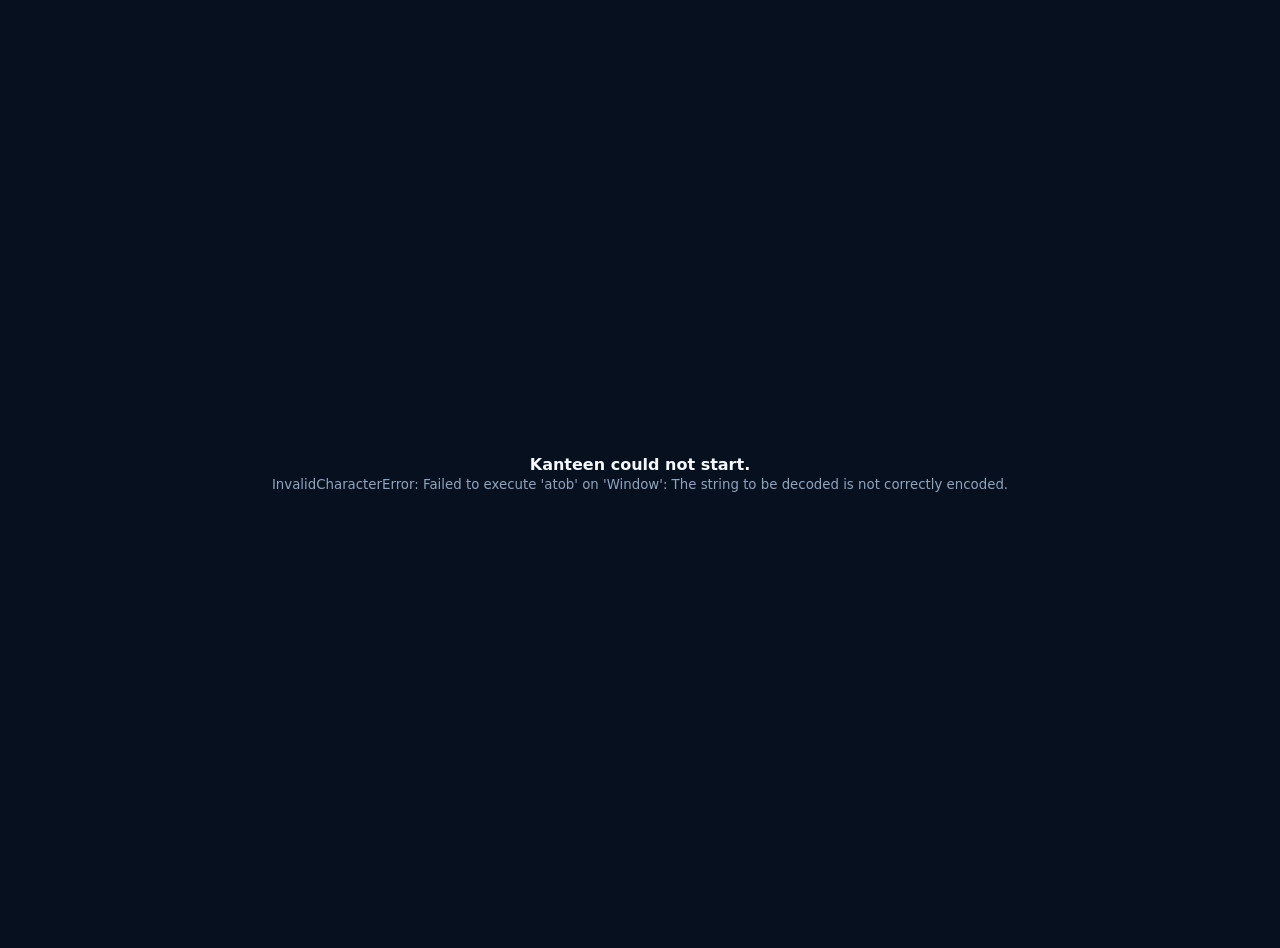
==== kanteen-complete-v1/index.html @ e67bc465 "Publish Kanteen Complete v1 live loader" ====
<!doctype html><meta charset="utf-8"><meta name="viewport" content="width=device-width,initial-scale=1,viewport-fit=cover"><meta name="theme-color" content="#06101e"><title>Kanteen — Loading</title><style>html,body{margin:0;height:100%;background:#06101e;color:#f5f9ff;font-family:system-ui,-apple-system,sans-serif}.load{height:100%;display:grid;place-items:center;text-align:center;padding:24px}.mark{width:52px;height:52px;margin:0 auto 14px;border-radius:17px;background:linear-gradient(135deg,#9ccbff,#d9b86c);animation:p 1.4s ease-in-out infinite}@keyframes p{50%{transform:scale(.92);opacity:.65}}small{color:#90a4bd}</style><div class="load"><div><div class="mark"></div><b>KANTEEN</b><br><small>Loading complete venue & events system…</small></div></div><script type="module">const b64=`H4sIANzLaGoC/8y923YbSZYo9l5fkcWqVgKlJIQLr6BANiWxuthNXYZkVZ0+siwmkAkiJQAJZSZ4GQhr9dN4ednLPmvOWW57reMH+2Fe/AF+8ZPPn9QP+Be8LxGREXkDKJVn3DMlIiMj47pjx77vp9964SC5n/nWKJmMD795in+ssTu97m340w0s8F0P/kz8xLUGIzeK/aS3MU+Gm3sbsnjqTvzexk3g387CKNmwBuE08adQ7TbwklHP82+Cgb9JD04wDZLAHW/GA3fs91qO/GpzGCS9QXjjR5lmk5E/8TcH4TiMtJa/a+60mi0f6yZBMvYP/+LCG39q/fa3/2T94k/nvvXIOrmBuvHTJ1zjm6dxcg9/u1EYJovNzf51V7RygA9teNpv7bVdeIrn0dAd+N3vWq32zlYzLYFKrd32cMtPizrw3aDlddpQNA6mfje67ru11k7HaTfbTruz7zRaO3V4mfh3Sfe74fZwfziEx8k88b3ud/tNd6vvwbM7GMBooWAw6FOF63AM7739/t7OAB8jmF73u91tb8/Fvu798Ti8hQY7g/2dfSiIsLlhc6+9h69n82g2hhm4u/sdai4euR7Ub1rtndmdtdeEf2ikTQf/r9HewzFGrhfM4267Pbs7WP6w6Id3m3Hwj8H0utsPI8+PNqFkiSCyiAdROB5v9v2RexOEUTeewKqO6J3TD737xcSNroNpt3kwCaabIz+4HiXdVrP5h4O+O/h4HYXzqde9caMarn39gPZXPONC1Q+GsNWbQ3cSjO+7p7C3kTMPNmN3Gm/GfhQMnfg+TvzJ5jxwNt0ZTHWTC5xnsAkfX7qDC3r8EVpxNi7869C3fj7dcNIGljRKBLghrOPmXXcUeJ4/XfbnSRJOAU5n88SJ/bE/SBwckRv57gIH1Q2mI2ggETUXg3kUw9hnYYCjXLoLnouodYDfbnr+IIzcJAin3Wk49ZcN7mzhBfFs7N5T4bfBBA8CwPGyQcCx0BeFSurLRhJM72kYuDE+rOjsbtmIJ+54rJe2sdS/9/tReJupfTD2ExjnZjxzB7ixAJ3+hEeZRLA6wzCadOezmR8N3Ng/yI+Bd+aWd3Sv2Vw2sBM5k+HYvzu4dmfdfejKHQfX080A9iHuInT70QG+37yNoAL+s2z0/eQWAHvxYR4nwfB+U5zwLg7P3xRvYYYJQI3q5DoKPOqEJ4qP7cxL+AcAaQIlCWGP+WQadyN/5rtJre0ATE7cO4D91jCq1zNNdR7QVKe8qX4yXfCp6bbgsMXhOPAsXkjEE3X9INBJbLedrT1nFxDGXrvoRIgjKM5oawsWeOZ6Hm4ibqzV6kBJZnMOaE8DgjzY6dhSe+zQYzoGGnB3hAdioY3su1a/4277/NYdJMGNv0jhhLB4rbG/V6cKjVkUwLm/Nxrwh4TxeD7fNXdbrZYn5yIKuQo3gWhvkcMRWCrX5DvA2e3WvtmGVk20MwrjZJFd4y2nBUi57TQ6bVHPg7vOnDJvxhbsaIf/a7TadbO3fBXEn2J4w6G34+3I2YReru1Wa9dpt3ac1g4MpNUpatuo0pbLO5zDMad7lFDpssFYqiHQVEPhqbTOwbog+F1zD662vQfCXVvCXThP6PZj9KYGEvmEeACokgBgRb8M9gl10Qy6w3Awj+U85JNshJ8XBYu0vQOXLFy029tOY5v26C695/D/OvKWM6o2cT0HbuStOJ/GvPkNPxgLh5XdCO5neAWYq9baa3r+tcPd7jqdPWdny2nst+tctA9jcLY6VGKMmDvgBzG+N663UEu9g8s1GAUzhZ6CKfa9SSi3ANUiKoKPHgABfaBjWpl57+/vaxuOtMO+RDPpnVJ0UwHKTubxC6C1GBp3oZ7Y+l01KtnLdhFhIFsi0qcAJ2AxvGZKKP+ey6ECUEb5txE1/XEWaPdjey+DQfcBg2buy81Gs7PtTwDGQxcQzCwU2HUY3PnewT9uBlPPv8NV24cvhwnNLAnhUsC2U8xJv/BG+Xe1TahSz+9SHm47O+Z+tZrtva2tFO0MM/fBVm6ZeTONY4Ljsra3M+RgZzt3zx9k6QtagCJKZtmYzfvjYHAxgh1YmPTfzci492BYwAyoszMIosHYt9zE2m3+wdr7g5NfhFaz7tDizQA3TBOrvfsHOFml7bSgnU5bNNSG89jagzuguQdYYDfT0BY0VHKYBaPg4PW11e5YW9t/kGV1OdtX7k0KDUDMDD7e08Y3FVB0mgcGmVRJ85SdaDpvBv5F8gOxgwMIdlCr4SLfWptWq4VEfv0JoxlBvQPFOsnCGC6r/K/R3MkTJngNOXjJ7YqXXhTOgGEbw5i6/fE8gh2CnuCOguX01iUFRfWXbvRRYIjOXooi6Hfm5sF7pgrxdrZpr9x9D6gJR7BOuVuB+J8CuNqRE7D6Osm8VUAyN3cRAXBlKEyhvz8OBx+1g7JfiBsPmDfaROigk8QAdAaMS2yuXgkM7GU+slzHeBSciTaLFn4BDEmYgmjkA/oBck6/k3fbCF0G+VswBMk0SZbpO2z4uTu9ceO0ebcPIAbTPQimsZ/AKdBoEp0dDHFRk/tuY58HeAE75Vc0UwEA++nFC2e8RXTeft1q/iFTtr1Xt7b2sqUAAPnzr59+bEhHGJ3OH+o85tPpFEjI/MrKg98Wk4eVrvGx5LOKCwAntQNAUJdQATDqzpPwYA0eJGU9Gu1t4D4sUdBBHAGnFcsIXuheKzqBOHhr1NIgZTB2J7PaNozI2bu5dfYB/OsHRGaITWvs7RVciTtwJcoJ0OXDFwsU3bHgB28QCYPWTAdNrKZ30Gpsb8s7rT/0mn5La2WnwwwvbNJg9BxJOJ0+KrlEDQTXamUpu/aOiVfomz2ECaDdGrt7ZThvD5fGQC44OGu/mb9LccQDhI3FwwFBTnAX8VZTtfST72ZQ7frXiT9l9plOu0BG4m5ot3l9VR/WqJ0Djw5AhbMN4LHN4JEDhy0EBwNq9rfltLZz0wB4SHd4u11MUOZgBJrACf4JjgZgP9gh91o8+Cj345/wywsj/P3VTP0WLsxNEM/dMQFeFguKdwsxxHaHLuocTlib+ulsF5E/na0M1dIsolq2+CZs7XT62x787bS3t5pA5SHV0m/tEUPJw22446S1WGtQHRxUs4iUgvbWH1R7rzPYcmFQu5297XbpoNrrDWpn7w+4WmKldmBQW7tipdrmoFp7VSu1297pAH0H67xdMqhu3wfK3XfkozsEoF/Iw7axcZC/s9ZBR+0sOtpqGoxCFAIf5dc292Gc2bFIziq9UuFaY7ajtc1sB1C1S3PE/A1WFN/syG86klXZ+kN+AK0tfQBnbt8fF9zS3DczHkxr4m91DxqfG3QW4x39bSVhpXGd33lwSft9najSjuozlPKqO2I7ffHST9yH4E9BdxXRQ1rPQvQ3D8awoxcC568rLNhyOi1nG0iRHSksUJS3RsRTN1UU/PaD6P1txcA841Gvgygbe8PIAqpjKHiSHW3WbyIflTo637e1a+BCjTliIdAs8Af+83E4z9xoprBYbYGkM8SFSF+/CYDVXF/S4bXbnf3VEtWWKepoqcFidwC/Bnjqrwh4y2TnkjVYNnxYigksrHYQOuvJILaQAxmGIZ7oQsDQpy4nRfQJLdt2mdSGm2SCNkerIJlSRqeueYTods8qAUjvMV4tLliDO99r9+uywctwtooj3/5KjtwEl3bKs+aOXpXkXx3z/TJac4v4a54WoTRtb9rNLB3Z3qqgI0ngA+Q50+Pc5E/EGYoK7aY4V+qVySJstfMsMUCkxgFscQMJXAt5aQAK/xTtpI9MrlmHhEtuf3E7grWmLlCuzKCSjCKd8FWaIMlsSPEBIpaSbiLGSYyy+v2xr1Gfe+0/lO7penil1dnN4pUdE4u0cwzP1rYcSmPiK1VY7I+HRKobMr/dzs62qm41bkfhF0ofxGrTOnwI+yYz1Vk5a3OK2yYL9V3TbQ3aQ9WwNeoohTDAHl3DrgfQy2feOO8ZurqKEY7C27iLPIgFdLrZP2EE0Qnigd/nmDe/6IyjamWv7aajOQMqaX1Bj/zqHBdprc921Gcv3WCqo9TmOnKF3TavKHBYgeefu4G8WcXRWWPCu63tdkctG2KcHU2wlF7uXhAxkdTlzmn429mju2xEMIhniTEVusJyMKpR/PqI9OKCI1EgaNQ0HtqR2surWNXgrEYwKD+Mrb0cr02ITnzcELrVjHx/35TvF6g8afGXjdsw+khgTEvEyMywvWhml1R9IaRXuhxFu106ZTc/XBDAcefFEFlBw2qagAgvc2mY25YdmPcPUUglMgcxwra4weT3s9QcpYjoQS321HOjM/[base64]/qekz4jNvS9ajOLPbTJgCMLRyc9OVslnGNTVj0L4qSQHpQVTmHZHqLpN9A/bWuGsvE6Lb3tPB+ovSNGcBVJpnjn9RFQewep0wwaaik01M5IKuLEjZJlYxz0Ize6f+NOfSEm5Z+en8A1hL/NG5aQi/jogmTuEpHuM4YV74r3YNekyXe2deqOrxD4nrbHXO4H7lWO8FwLF4ius7uX4/dlvTV3klZVKsM0uZN+F29vZaCqWhLcahdJgptZoWunSn+NjMmeg4h0v+3WH7LELJmjaV2iIe1DhWa0pQWwmLZoqhg6zeLrPb3dm+LjNyhuict4wVQmt6UmQF+sc7zgPDHXXCH2e4hdjd/pFLFMCkBa5hCtBlpALx6iSKZJurNZFN6442eud60Llfa0vrYEMb7OjWDgd7RUk7Torre/t53pr3EPm7HS1k20sO/5e30v28I0XGGIpw1h6Pbd/rIxCaf+/UUSaXZRD7owd4uAhRp9Ft6pE7z/tWgJOcDdtOFq6fZeCW5RXxsWCrs0Yh+WYIC8dvyAddgq1HQ1zQaNu1h/YZH5lCnzGZffxvjqXDMVXvf45RBIVvbWeuDmbOXvjH7bUwPUhRX6bdDRJpFyFDRvq3mw+mZI3P7Y/zVyZ4vMJUgv8jabuBpjdxb7XfnjIGv4TV9ayciRv7xF9ubLQ/C6ZkCF4jfRYbVsm0zdyizKc8Y0eyjKDqb98O4B5M9ejvzRTK9ZSFhMlOykFVCgkF2ur6Q9AI4KLGh16kbrvJDn73S2tjuAF4MXgBOy5oVC/lKmX9tFojh4xtY/Qp2+k9pUbefRfmu/lEfLqp3XMb1qbXf6277z3Zbb8Xbdui660FR9rZwNolRJmHYTaJHlBkiVjsvsLHe3C9YEYUMTYZAsWMnHyTYODWJIQH6XWj4BcbpK1IjH1VK46SE01FbRfbC3jvXI1l49Z3AFq0KCBN0McC2h5PqkG/bx0o9jYGVisx9TqF7CeAUv4+sHquP2qtRx+zlFXIEInXptzOOsB8Nux91GUiM4RWPzIl6jQnf20NuKb+PQc3MwKy3YJOwCMOYILrHp23v1cis8H5014pHvJwsNgPf2stzV6rnl7aDYOhLvs4w4d6vdOtDZGYv+QeyL6iLHn97UYnfob6LB/[base64]/Px27kvPSn49BRr3P0VOxOPYDWZy4BYY4V0W2eWs0ym33TNEq5cn0HkLTj7hhKEY10NSZnmgn8ceIDjNTSM7FPlt0Lzfa0FDEZtpKaHWWb5/sgC7oVTnVIhOVk6RUDk5K+rCA3Kw0roQAJj1BDmvSK6nKVbuvJZstkjNaZQH61ySgaVtswuM44PJBptW5IvaOsXXO2FKmO3hE2+kWGuNs7xeay25p9ZnWrCtK2t8otR4XE8kGA4GQMhir2OGMTVCC0h8uJLitt8RjHp/rL0vaLaDS8jHnxlfKSasHLbvvAgI8DQ6vZXH1fZlSW0GSxiQGrVHSdpTh1TVMOuEUYOFXdqYG2NM21khlqNlarD5cm6V3kllaX2mokBJusrnXKV8qOuSNNOFNOOon/TNGpvkrtZqFSba9A57SjE43beeTa1NQj8YL0L1tK/6KxEFtZmUrl8E32tWJXNMZ0rWUuNvjho47Xt8PGP3XhA+0I/+WKEZSoVFtMtRPPKVVQbEUg+C9JGaHydbl8+oRjKXzz9ImID4He9PDHC26swOttuLPZxuHTJ/CoFZLD2IY1GLtxLJ4s5mjSuvEAgCWxMCRFbwPI6PkYgzx8AxQdVCZwsnrW1OodWlP/1jqdJuPGq/mk70c/htEEVs72p5vHP9vOggbYtQfzCEikwb3tyF9d+/jnF7YDcB9M5pMfI5cO84vgOkhioO/qjSG3xM3WpvXPn+GqFyOYA0boWbVZzw48u47DuPp+MVu+/37xApa6MQ1va/VGEiLIT69ryMHCq5duMmqgs1A4ybxtxIBGfdjuvfrySvZBNva92o3jOv1675C+RkLbdfgngEDfuamrMfnxoBf3DkWr8dGRbdcbAEhIg9aevH309HDDfvfk2pn0DmsL+5HdtR9BBwe2Yz/F3+MEfx7iz2v6uYE/P81DfNiwN+Dhu87+gb18O3mXdhrE4Qv3vlfzergPOPlaHQarHrzGtZ9cBhMo3lS//xH27/VwCMxBrf7DThP+h8txevFajF2uR9NppUsOhxl6iqEraNeZQicLfqF1ja+AY4KTnaS986AeT+sHkZ/Mo6kYc82rL2XbIzceXWDwBFxAQAdQ0mu3dnZanZ32Tuvw8BDlelFN7IsVDi25yvX6YvRf9wYNDInyPPT846QGQx71aIsAsMa1kdPa2d3d3Wnt17GhpRjEiB4OAKTxGFivwuhHtw9oZvGNZVE/0XyQQJ99AMfeNlD6+MKyklEQN6gM/zng50/08ENbPE7Fc0c839IC/RxMk73jKIKZ09utxztbsLiq0WtYprj39p34KA0YEPeaXA2XANcmgILgKfUfPH4sBiZGbcW94Ie2E/Xixy3nU4+H9zhwpuL3FB4OxAdpt0BIxKPawu1GTr87/eSE3U9LBx5jeMSn6aelGOryG/4PdjgZ+0id9fbECOTwiFKHIdLfp1CDf2kjxVqwYdNr3+sN3XHsyxGlm3yNm5wOUH0qp3nTq/Havr1uuO8+f1YP/Xf1oybQFKp+MExrhu++7fVu6gutoHdzIIcCWw6EUGbxHz9eiqbkX2jwW/FJvQ/3yMfcytQCwAs8YqgcPG1+/hwc9hTo1BkE+bPcrmkgcfs2hvEdtYAmEs8RPuP06FlsQj37iV69ma+Ko7zGUdYX4jCI6hJa3mGXYi7P7uH0pvO56bHrEeNS3NfaTd1pIj9cN6G0D133n+4d9GHj5RBqwQ97j/tO7ebwsF9/1NJHw/3U6fDf9Pi8Z5u5+cyLeC1bqj992pdY5QYb6kMrMYDQfJr04HgJDOXisTJPD1Wh4+My8MuGxTgUsnKX3yy/+WY4n9L1ZA1gwxP/hT8JXzyr1RWysMhspScwG81LwClR63CuaW0Wgde1oej9ABqJbAdDK3XtlwBLofXIegkYwnb68xiI3Dg2y63n+AWgPNvxJ0DndW202Az/OME6m3AXJUAATkLbmY0AuXft5lazCWxty2q3W3DnwsfXYRT4cfetrVp653BsgK7N2j/fs50bjMkT+GipN/cd5i9+CeKgD5c4FUXwNZCCziCME6BXHM9nUgEJcfsZEXAANm4cTt2xdR25GLXIsYgC8iwgB4EJA7Zt6sGew89wHlsxoG5/kzUaQA/O44btBBOgj7q27bg3MFm3H4zRSMgWT2Mf5hlAf+023BFb9tIxV9f7IJf2FY7ngxtZFwiqsb66uVdiXdFkBsYc/3EqKhQsbLvdtjqd7MK++DPc2icoZQJKfIqk7Vcs8d52k9d4B34Yi/zCnQ4w2kQYRpvDIAIge/Hn2LoNkhHA3AQYmMSCrrw5AywuNZBctPxE2AM/[base64]/daOJ5YWDOZ4TYIIFcM7Sjhmkh8ideMgVAD7x/DHO5X79td3e67SaAkO8S9Gy4Lx1tAxF7z1/8FGtBLR2geIAYwusF1DFOrkbjGH5b+BdDPDbbe1JAMIf82mQdG2aD4wCViwAGDr1utP5eOxIQ4suET5i6XjNcH269ilcGGH0BA4E/pVnFgeCV6s1n1mo/NpuApy5ZA1oQSnwooh14ZDD0iTuNe5hzIO3oS78K9qz3+lghnO+Br7an5bO+k/02joPw4mcbEvu6vZXT/YNwCb0a/EgNock4AYKMpxok91tWtdzP07i/Nx2cWozbiQ/NYb/0qld0GvrJ+A7xNQU0u3sfO3Mfhz7d3gcrP4Y0NrmgMQpwOiMxzQzuLDJ44z3l29EEkCNwlnBPGkLh6LJgj3ke1afaUoviMlm7mRrCAWJmPf2Hk97qyVmTettzFonW9TktdOvz/0Cb3RP9YSXOh9mL/DprIeEBLR5DsMQsIp965PECH71gygZAUmVnyvTEFVTvbwNN4G+i2LfkpVplrtilts7v8sstW4EeQP7qhMz3HlukiTXGBdMLEKRtj6xZwAcEaA5ObGfgFwCgBKlwEZ512pykiRr75VObs0jCfA6xW3j5glaXQslZv7mCKZrjcxRCDl1A1ho+H0/ISwehQO4mvgWFLMX08tP+4M+ZZN8EvN+8WfrseUh2WMR2cMkjERHTZ1SKju0ii5ctas/[base64]/Z/DCAAeGVHXp8C+z/2x3+c4qkBrkv3w/QwqGuUoC+wKoWGN2GNnr+6Q0XHXbu12m3ClAXMMTFyHfvMV391rp+TmrRsgrL2X80fhcZwAUNK+w28cI61GPAJalBdkGiZAwhJ96Vio37pTjCfeuiEdXoZgzydF2Ln/[base64]/UKflh1T5Zer/pKGtfoypszM8qtzCjb/9b7rAGnfGvApjsrgk0Fx6cKRkq2TB7Gex8oNjxkeKkBmQv3KDm0WeqUwsmK4EjBMfa946SbqmlMlYu+oDC49urBdYoJHDky4SsmR/[... ELLIPSIZATION ...]2a+wljv8zWqerh4egX4nukW7sIAybJ5uOAAKd77xQOMj7kSYH0lIk6hLZ1OYnHnmIuKHsU813YkyOgV2GKa2iRoClAvOAJN4MWrs0dwHhb/Aa24SB4B+L/GB5VpDoM5QP4vWdGzgytatjew5ShFJFdZYS9uRxaGcDiDnd+H2s2Hr0EqK3TfMgA5Fpkv6hX0p3Y0+wB1a5A4jbo/UK+aD7ttZHPOhwtdF+nNxv3hN124oLgu7gcoFxXt/ofVm5dsOVGIisZffDzeRE3pkjX8pl5HGaMuIxjuKqFl6Qk6H6kk7Qqm/oKJbaDEk7dj5EDzMbg33ZdFebDPEwzulkeTVDzy/uIi1JALR5TE0+LBrW+m4lBmxnY2Bd6u4lJsG7wsuEv7+gpOBHmH2B9ATol4a+fzWbvU5s53d0OxEuJL38vD5/[base64]/2L7xIrEpeM81apbOaBwXXsPDqfKAXvBhKWVoQ4YH8UE/j9GZ7kH/xej7DOf/flGxY6f7bLHX/LfX3PfdnY8rZJmD+6xx+rwrkh89/vrh8/fJkPQmiDKujyxDHfoLK2B7Ju4eAOOiHf5PwD7HZ0kQCIJDBZyaEiRSdBVCS SDMOGAgbq0r+rX9PskHRBXwgETmAPT0xyOsv6jiw0uwKUDM925gZAfMM LHBShi6/YkBHNKCyTtKk2/AZPBwZ479J8DkVky aYV5WL2Y0Y9dJqLujDBrw3ymrsJULN9MqR3pb0Uc6qJdE8SrvckKiPYVcE2qfuYuHrSpVi5fjq39pfccT//yC/TQW3L0UegkJxbRnZI/evUN76e0taSQon7zrc36yoleBDSlkrw3j+v8Vd/VLcOBL/f5/CuWPX9iCMZwiEDDEUS7LL5O4CRajlj4QKHo+Z8TKMZ2wThgBV+yB3L7dPcv0hyZ/Dx97eXaUqjGVJllpSd6ul/rVWXZvMzqwQq6kAYg8Ns3T1LSYMyyJh/lyr6qHuFIrXbEeRl3Ze+BJ Dqdt dncwsgl9MZiWjwvM/vlcwJD8L/cJ9LvoFusAqAAMM21NL1Zcgzf+FxFLk/G/JLAnV8OeIrKoh7rnWo9KKfbb96K9FWv3fsSdy1KXKXp7YNIsIEioSdGJPZ3/CDl/qw7qQukZm4NWc6CvH/lUV1pTXqmJQuZVZX9f2bR5dMfUaYys2YTp saT3xYYgbFV RcQk5WgoQ/ElK8Hr132oi um0e3jp545ByVnLWm2xTVLpJR7XLfH82UIw5bF3FcutxzsgHssoncBX45s/F274tZrvfXQHWZH9Nt6nO8cq0RdZ9K9FmJ6LNnE33mTD DqTjPR5a5EccyRn+qZyTtEqUA6xgGsFXlMmPHRoIK71QcGeVwfgx3CZUwlBYB7HeHpwHQa+gkDYWgiV7Tn3Z5xcPjuaPf44GiR5uxHGAV8TPu2hfYwmak sqvxoP1Tii3SYirR4CKlKXZr39Y18GBT0PPGjATup3Zcvty00IEwWiEUu4Z4gKUWS+af5ven8rRGaQmv0yEJSwzFTmduaYiCkP6wKFQSTt3XeEzC+VEJZ9WPeiSyHpJjs4oQA5bhGH0Mq2X4Rj9KstHAvyEXvleugaRNjA3Xdf/yBwRa3dx1DcOw25PXaR4UZ2oYTptt1CTaTFE M G hqhd4lHoQ6eBbrENPwPTOEzT0qXJ0jCGWFxgYCFEpcWW+AUq9qqTSMWkjhdujxLBE6M7uxefTq+yrxYLhLgfA/X4EeyPJS6b/A6LN+AU nUWT C/erBISWxqCFGMwxUxFxsvyWNYm3ixCFxn0pKgHeFUvFe81cRiJ1YWGeukYxfMoWM+oGqWUBdiZDlvjmPf1r+vrlT/8UEzOMTMbGiWvCKnYgBPvD1zj1LJk6XZyX0VzhTQo094xjSiFpU/x5nBvKyMsGj26NwZUkOHpnLOGr rEdHydUMZXkaS2RhFhjX2UtTeQvYiFxNsf4EBswSwYpgSexyGiiOprSao1QyGb243F+K60pv3aMYwxri1H4NBpTIm14yOSMCcxyknc9MqOew9JPJf4japPN84RR IHCeVPxnoLn lhEKQZrz wV1QRec h1KGY8pq6U5Zv28hqP [base64]/ALhYgx+bZxeSLLy8FBI3EcHB4MG60DrfBGo/wW/Yd/C1ySC+3HMBQZ9Ua9B6CK1SYwo7zCB3743lvGoLSC/VKBeivoWK5MM C gyUqKFV k3sGLDNdF9bDhCa/QvICwYMaVmjpMpu5gGiBwm9vIt2z+j lM/G8cVnlBZ1NySMHmc04DzevsGSmFOav4Bt+mKRKBxRW3tEaGhiVNGld1QXNltKDLmaVaVs1/HQ5Y5pSTZVzVMhfgvYknwajRQScLRtaq9Xlw2xFr9/bntGVRnr tpGE/HI fxJgBj2KihGn9qnd3cbr i36VyAFslolpCZCBZ+XdqC+T58H4rSlCu440vmUbkII+IfNde3iSifTeGPHdswT+bPbTJAd80f1u2vuwcD3WWSZAvRjsi2EXxFYG03b9Ag/TPnxkqlbGyQgiTEbTO2xO0j888zIjRIcs cs0ZbAu/EEKyB5sN7pnf1tbuq3EwWiIgoVHarT1Rs0/b5C0pKvWcEtAh0ASccTpcqvOhLaRdzEPR/2FZfHWv0mtKI3hr2WLzqYtYwCb7Vdd1zUpBrD ZWaPfPDd0UDGq2BS5DZ9oooWeDCfGjecZsXPGWq7Bj5oN8yP5dZliEE7jNMokwr2qRqfyFpdTFUGaPWijwVbjugdycU+2N90d5mwh7BK6vPj9BBGr7IVFKywCmTI3/+6ucsCQHy4st911940nu/lgzWUmW1OAeNyl/FPiDqMdIxro0q20MKww++HpUFbG73k+LN3KETGNjIYE+ZG5XBoOnHEo0YJRjKg+RnoVMfIA3XMWBT42GRi5s+li0fSAKNo x376HEbgIp3h4Voi5YdCJNyFEINQIMVBuHzSuLERp4qYnIG0tBCkPRkZdv w0QqUoyPLQzYkLNy si5YNUmQLLuTEjmvfvUG0EsK/Aq54B1Bx+xP/MVeQlaRnKDWkII9J0AacdISsbrQV986QossLdAesqPwEyop cpgRomKcRQnQ38Ssd l+JZ2GAXp/gMxMQeeUwABmGXc1rOoIdCaoD JCVYOpkZcxdw2sIt3r3IiN3d/Wizt1Abe kbKkrveLMB72qQqDiRyQsUZIGWqEXtScKqTH1CHR pWPE S3YNzvjWOg8O+//RNVg7fvf//tXwKfLv2LkJUJqSurF5JrsY5BiTBOkJ5SMIyqHx9kYA1cK63JTR ezP24gUR9cWDG9xW2d3taWEnmDVWih7iAOc80et//u6MDY2/3wy+7Hij0Oj6kR2u1o9yfPFfjrEKiXMe yx3uEDs7jGI7l/+Df8sOgjEyy+pIl17fmTr34q+WMAcwtVw/HuJOIB/CnBeyPy8/aWboecT3JJq/fV0JlBNvcCNJTsIVrmPLPMDkZ/R2Bk7FUE9URvNuG/5WU775hc5fNuSciKm8rzt8rztPzc2nA6myx3uDFIIS/z tm/1tkYTBk8ZHEX0RDOEFQDfaeqodrHlPv2IijNMirlxBHUckf+eGEwTj5qBVpgGLALRdl7a4sQr6BOJc414Bi0oaov98psRYRvQKxyggLO+8LyTu7tAvoWnfRg3fuWdbKl0b182Ops7wTj0E2qiK1xxIvZL6trQozzEPI/8QeSPf058PLrJrJOW82pd7Lec l1guf+A++nML64Jke2uI5ra9eBwnH7N4Ct8xk2Hft16vi/bGS9FpvxJOp2ObtYxtmXFNvBaQycUs2BzY0Y4/ksl+qJ8belCeS4VJJK02OLUkw5x6+etP0amYe9bUmbdOWJmDnYGVtRxY+e3N5akztVtr6zwmN5jvprXP+YI4VfnWOF/nJQ9QudVn1Kv2a1d0Ohuiu74ulm4dF6v+1gJK3NtnVKAfAiM9hIotr sBPAmsuboTVppwdp2Nj7dBn+vphr9XJv8QSI fp+HSS0C93M0ICVxBchN4EJ216Hz7tr1ATHXVu3z cYPo/3nOMZv53bQAr2saLndtr+vEfiUCuPeHQrPkJxihsTiSr k16NdKg6VWlXRIqnAZXKCMPI7/PSlvjY32PvSOK/zTyp17odrVVaN3joKcIPqushFB4fT94GJVg2LJ7Ww4jwggPD4/B5kAqg3pO6TYjHPoPIJGc zSXGfkpYvsd+tDM1EOgGbIiQPKouA8rLLMvGRBngrqPzgc71iQo5kQwIM9UZthS7aXtYHzh sds yhYtCwLiP3B0rt+PEFzWPR9JYzTxI0C/vv vz94OfeB8SbrIKFJTAMMYaxs3VEyAJ3ZCkrk7+7t/H/796ssn/BPvwiGGf4O8oux9v/BggFIrhPrAEA=`;async function gunzip(bytes){if('DecompressionStream'in window){const ds=new DecompressionStream('gzip');return await new Response(new Blob([bytes]).stream().pipeThrough(ds)).text()}const{ungzip}=await import('https://cdn.jsdelivr.net/npm/pako@2.1.0/+esm');return new TextDecoder().decode(ungzip(bytes))}try{const bin=atob(b64),bytes=Uint8Array.from(bin,c=>c.charCodeAt(0)),html=await gunzip(bytes);document.open();document.write(html);document.close()}catch(e){document.body.innerHTML='<div class="load"><div><b>Kanteen could not start.</b><br><small>'+String(e)+'</small></div></div>'}</script>
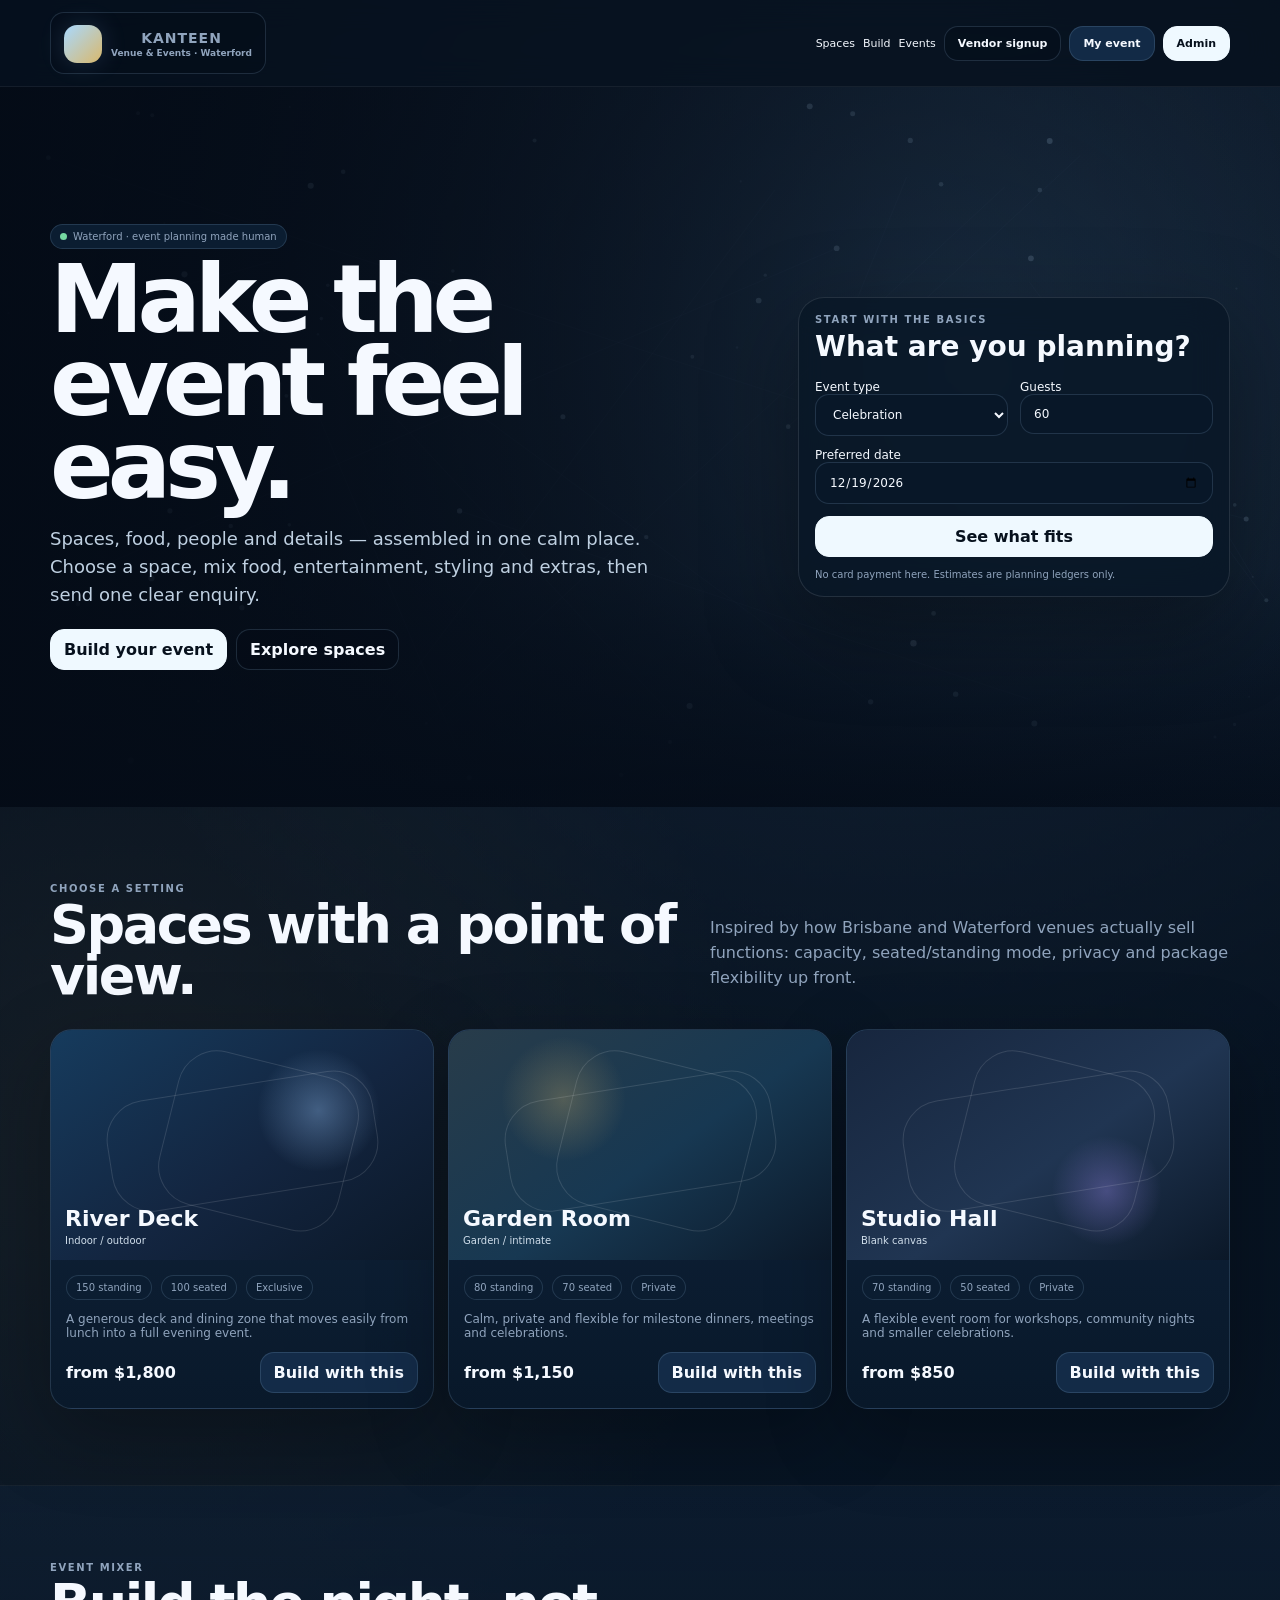
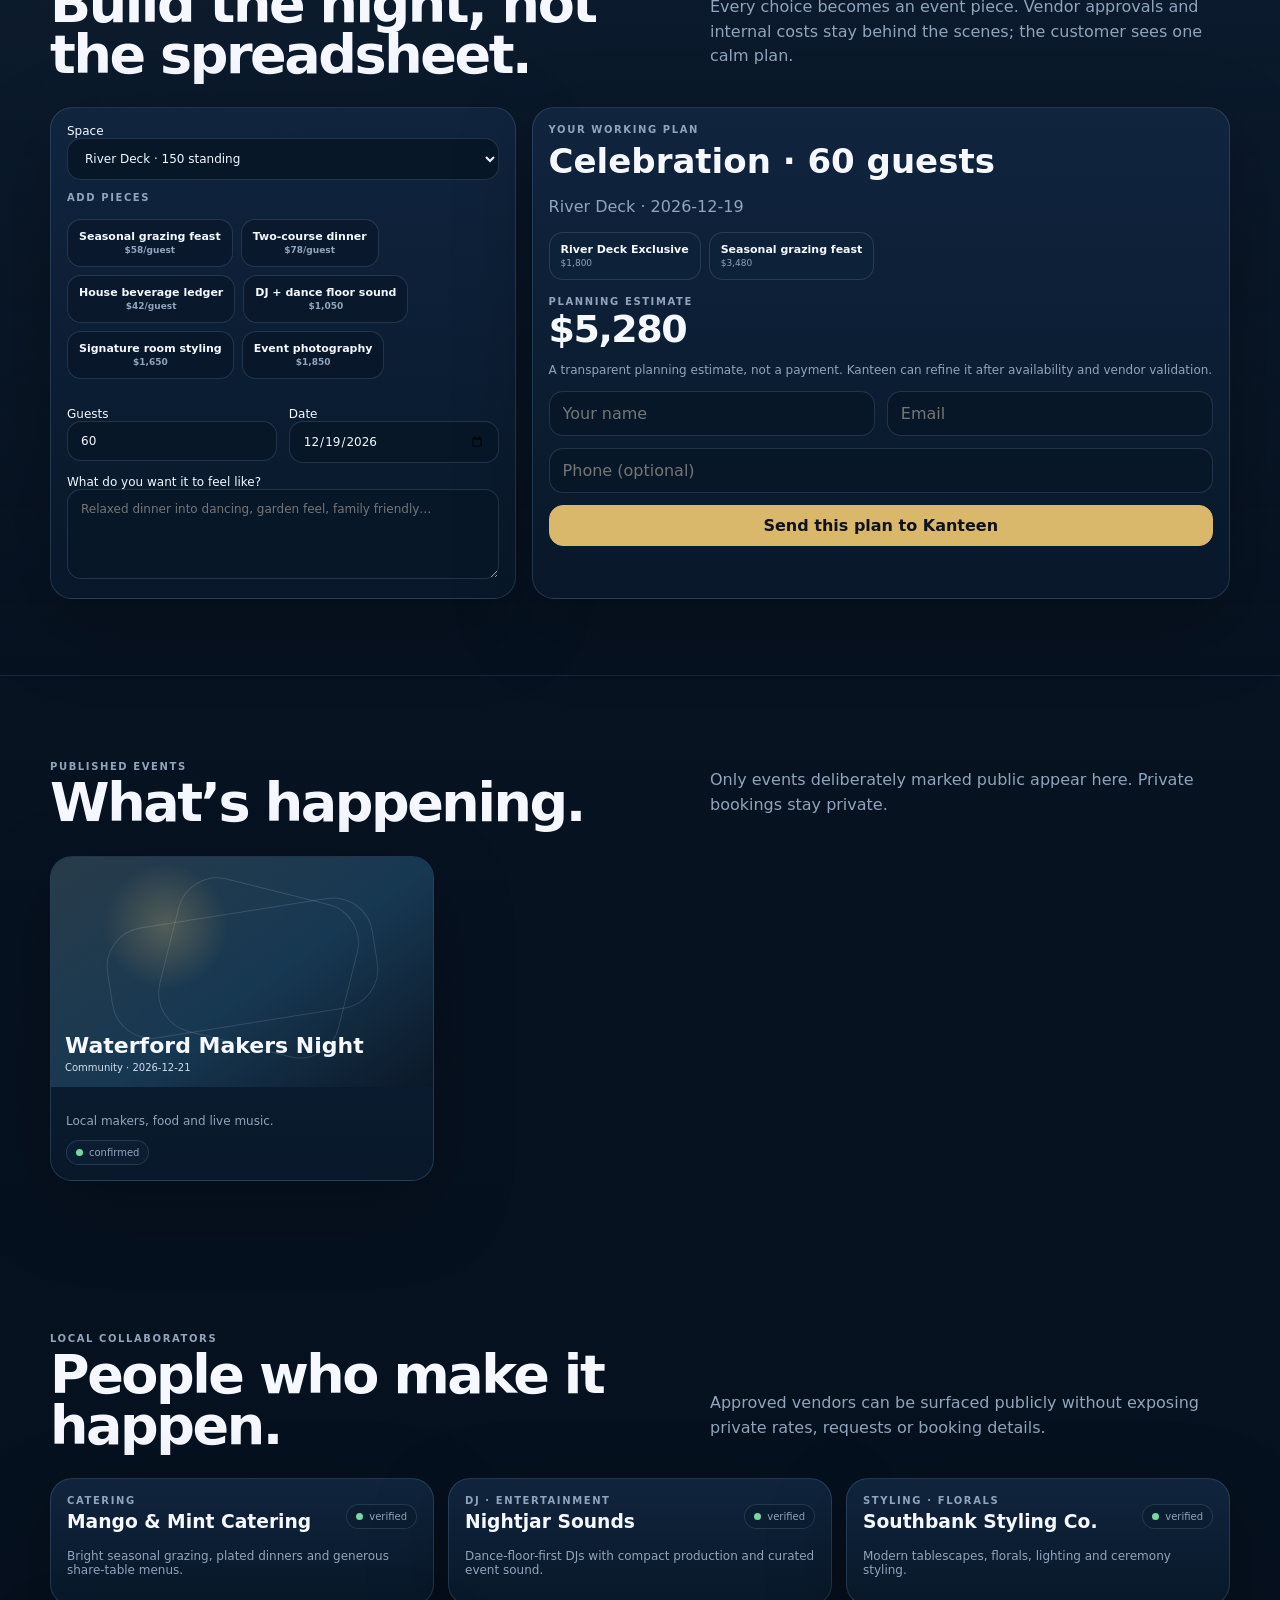
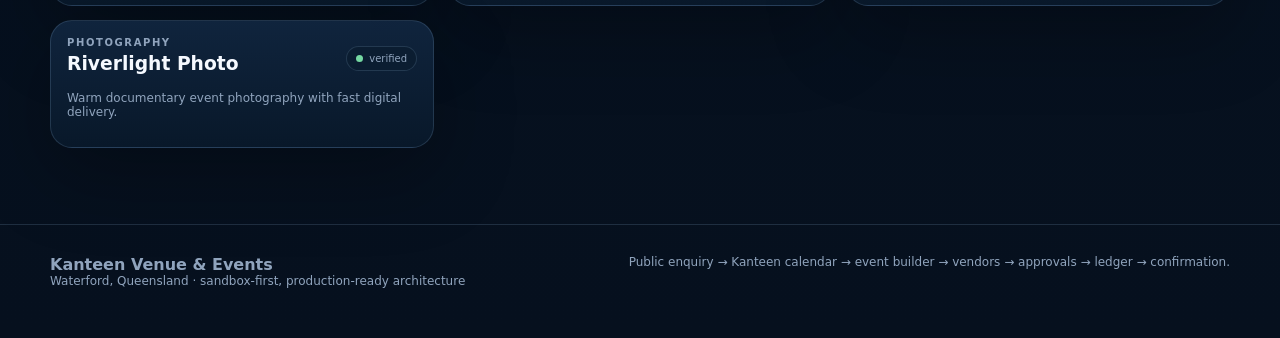
==== commit e6958385: "Fix Kanteen Safari loader using verified bundle segments" ====
--- a/kanteen-complete-v1/index.html
+++ b/kanteen-complete-v1/index.html
@@ -1 +1,42 @@
-<!doctype html><meta charset="utf-8"><meta name="viewport" content="width=device-width,initial-scale=1,viewport-fit=cover"><meta name="theme-color" content="#06101e"><title>Kanteen — Loading</title><style>html,body{margin:0;height:100%;background:#06101e;color:#f5f9ff;font-family:system-ui,-apple-system,sans-serif}.load{height:100%;display:grid;place-items:center;text-align:center;padding:24px}.mark{width:52px;height:52px;margin:0 auto 14px;border-radius:17px;background:linear-gradient(135deg,#9ccbff,#d9b86c);animation:p 1.4s ease-in-out infinite}@keyframes p{50%{transform:scale(.92);opacity:.65}}small{color:#90a4bd}</style><div class="load"><div><div class="mark"></div><b>KANTEEN</b><br><small>Loading complete venue & events system…</small></div></div><script type="module">const b64=`H4sIANzLaGoC/8y923YbSZYo9l5fkcWqVgKlJIQLr6BANiWxuthNXYZkVZ0+siwmkAkiJQAJZSZ4GQhr9dN4ednLPmvOWW57reMH+2Fe/AF+8ZPPn9QP+Be8LxGREXkDKJVn3DMlIiMj47pjx77vp9964SC5n/nWKJmMD795in+ssTu97m340w0s8F0P/kz8xLUGIzeK/aS3MU+Gm3sbsnjqTvzexk3g387CKNmwBuE08adQ7TbwklHP82+Cgb9JD04wDZLAHW/GA3fs91qO/GpzGCS9QXjjR5lmk5E/8TcH4TiMtJa/a+60mi0f6yZBMvYP/+LCG39q/fa3/2T94k/nvvXIOrmBuvHTJ1zjm6dxcg9/u1EYJovNzf51V7RygA9teNpv7bVdeIrn0dAd+N3vWq32zlYzLYFKrd32cMtPizrw3aDlddpQNA6mfje67ru11k7HaTfbTruz7zRaO3V4mfh3Sfe74fZwfziEx8k88b3ud/tNd6vvwbM7GMBooWAw6FOF63AM7739/t7OAB8jmF73u91tb8/Fvu798Ti8hQY7g/2dfSiIsLlhc6+9h69n82g2hhm4u/sdai4euR7Ub1rtndmdtdeEf2ikTQf/r9HewzFGrhfM4267Pbs7WP6w6Id3m3Hwj8H0utsPI8+PNqFkiSCyiAdROB5v9v2RexOEUTeewKqO6J3TD737xcSNroNpt3kwCaabIz+4HiXdVrP5h4O+O/h4HYXzqde9caMarn39gPZXPONC1Q+GsNWbQ3cSjO+7p7C3kTMPNmN3Gm/GfhQMnfg+TvzJ5jxwNt0ZTHWTC5xnsAkfX7qDC3r8EVpxNi7869C3fj7dcNIGljRKBLghrOPmXXcUeJ4/XfbnSRJOAU5n88SJ/bE/SBwckRv57gIH1Q2mI2ggETUXg3kUw9hnYYCjXLoLnouodYDfbnr+IIzcJAin3Wk49ZcN7mzhBfFs7N5T4bfBBA8CwPGyQcCx0BeFSurLRhJM72kYuDE+rOjsbtmIJ+54rJe2sdS/9/tReJupfTD2ExjnZjxzB7ixAJ3+hEeZRLA6wzCadOezmR8N3Ng/yI+Bd+aWd3Sv2Vw2sBM5k+HYvzu4dmfdfejKHQfX080A9iHuInT70QG+37yNoAL+s2z0/eQWAHvxYR4nwfB+U5zwLg7P3xRvYYYJQI3q5DoKPOqEJ4qP7cxL+AcAaQIlCWGP+WQadyN/5rtJre0ATE7cO4D91jCq1zNNdR7QVKe8qX4yXfCp6bbgsMXhOPAsXkjEE3X9INBJbLedrT1nFxDGXrvoRIgjKM5oawsWeOZ6Hm4ibqzV6kBJZnMOaE8DgjzY6dhSe+zQYzoGGnB3hAdioY3su1a/4277/NYdJMGNv0jhhLB4rbG/V6cKjVkUwLm/Nxrwh4TxeD7fNXdbrZYn5yIKuQo3gWhvkcMRWCrX5DvA2e3WvtmGVk20MwrjZJFd4y2nBUi57TQ6bVHPg7vOnDJvxhbsaIf/a7TadbO3fBXEn2J4w6G34+3I2YReru1Wa9dpt3ac1g4MpNUpatuo0pbLO5zDMad7lFDpssFYqiHQVEPhqbTOwbog+F1zD662vQfCXVvCXThP6PZj9KYGEvmEeACokgBgRb8M9gl10Qy6w3Awj+U85JNshJ8XBYu0vQOXLFy029tOY5v26C695/D/OvKWM6o2cT0HbuStOJ/GvPkNPxgLh5XdCO5neAWYq9baa3r+tcPd7jqdPWdny2nst+tctA9jcLY6VGKMmDvgBzG+N663UEu9g8s1GAUzhZ6CKfa9SSi3ANUiKoKPHgABfaBjWpl57+/vaxuOtMO+RDPpnVJ0UwHKTubxC6C1GBp3oZ7Y+l01KtnLdhFhIFsi0qcAJ2AxvGZKKP+ey6ECUEb5txE1/XEWaPdjey+DQfcBg2buy81Gs7PtTwDGQxcQzCwU2HUY3PnewT9uBlPPv8NV24cvhwnNLAnhUsC2U8xJv/BG+Xe1TahSz+9SHm47O+Z+tZrtva2tFO0MM/fBVm6ZeTONY4Ljsra3M+RgZzt3zx9k6QtagCJKZtmYzfvjYHAxgh1YmPTfzci492BYwAyoszMIosHYt9zE2m3+wdr7g5NfhFaz7tDizQA3TBOrvfsHOFml7bSgnU5bNNSG89jagzuguQdYYDfT0BY0VHKYBaPg4PW11e5YW9t/kGV1OdtX7k0KDUDMDD7e08Y3FVB0mgcGmVRJ85SdaDpvBv5F8gOxgwMIdlCr4SLfWptWq4VEfv0JoxlBvQPFOsnCGC6r/K/R3MkTJngNOXjJ7YqXXhTOgGEbw5i6/fE8gh2CnuCOguX01iUFRfWXbvRRYIjOXooi6Hfm5sF7pgrxdrZpr9x9D6gJR7BOuVuB+J8CuNqRE7D6Osm8VUAyN3cRAXBlKEyhvz8OBx+1g7JfiBsPmDfaROigk8QAdAaMS2yuXgkM7GU+slzHeBSciTaLFn4BDEmYgmjkA/oBck6/k3fbCF0G+VswBMk0SZbpO2z4uTu9ceO0ebcPIAbTPQimsZ/AKdBoEp0dDHFRk/tuY58HeAE75Vc0UwEA++nFC2e8RXTeft1q/iFTtr1Xt7b2sqUAAPnzr59+bEhHGJ3OH+o85tPpFEjI/MrKg98Wk4eVrvGx5LOKCwAntQNAUJdQATDqzpPwYA0eJGU9Gu1t4D4sUdBBHAGnFcsIXuheKzqBOHhr1NIgZTB2J7PaNozI2bu5dfYB/OsHRGaITWvs7RVciTtwJcoJ0OXDFwsU3bHgB28QCYPWTAdNrKZ30Gpsb8s7rT/0mn5La2WnwwwvbNJg9BxJOJ0+KrlEDQTXamUpu/aOiVfomz2ECaDdGrt7ZThvD5fGQC44OGu/mb9LccQDhI3FwwFBTnAX8VZTtfST72ZQ7frXiT9l9plOu0BG4m5ot3l9VR/WqJ0Djw5AhbMN4LHN4JEDhy0EBwNq9rfltLZz0wB4SHd4u11MUOZgBJrACf4JjgZgP9gh91o8+Cj345/wywsj/P3VTP0WLsxNEM/dMQFeFguKdwsxxHaHLuocTlib+ulsF5E/na0M1dIsolq2+CZs7XT62x787bS3t5pA5SHV0m/tEUPJw22446S1WGtQHRxUs4iUgvbWH1R7rzPYcmFQu5297XbpoNrrDWpn7w+4WmKldmBQW7tipdrmoFp7VSu1297pAH0H67xdMqhu3wfK3XfkozsEoF/Iw7axcZC/s9ZBR+0sOtpqGoxCFAIf5dc292Gc2bFIziq9UuFaY7ajtc1sB1C1S3PE/A1WFN/syG86klXZ+kN+AK0tfQBnbt8fF9zS3DczHkxr4m91DxqfG3QW4x39bSVhpXGd33lwSft9najSjuozlPKqO2I7ffHST9yH4E9BdxXRQ1rPQvQ3D8awoxcC568rLNhyOi1nG0iRHSksUJS3RsRTN1UU/PaD6P1txcA841Gvgygbe8PIAqpjKHiSHW3WbyIflTo637e1a+BCjTliIdAs8Af+83E4z9xoprBYbYGkM8SFSF+/CYDVXF/S4bXbnf3VEtWWKepoqcFidwC/Bnjqrwh4y2TnkjVYNnxYigksrHYQOuvJILaQAxmGIZ7oQsDQpy4nRfQJLdt2mdSGm2SCNkerIJlSRqeueYTods8qAUjvMV4tLliDO99r9+uywctwtooj3/5KjtwEl3bKs+aOXpXkXx3z/TJac4v4a54WoTRtb9rNLB3Z3qqgI0ngA+Q50+Pc5E/EGYoK7aY4V+qVySJstfMsMUCkxgFscQMJXAt5aQAK/xTtpI9MrlmHhEtuf3E7grWmLlCuzKCSjCKd8FWaIMlsSPEBIpaSbiLGSYyy+v2xr1Gfe+0/lO7penil1dnN4pUdE4u0cwzP1rYcSmPiK1VY7I+HRKobMr/dzs62qm41bkfhF0ofxGrTOnwI+yYz1Vk5a3OK2yYL9V3TbQ3aQ9WwNeoohTDAHl3DrgfQy2feOO8ZurqKEY7C27iLPIgFdLrZP2EE0Qnigd/nmDe/6IyjamWv7aajOQMqaX1Bj/zqHBdprc921Gcv3WCqo9TmOnKF3TavKHBYgeefu4G8WcXRWWPCu63tdkctG2KcHU2wlF7uXhAxkdTlzmn429mju2xEMIhniTEVusJyMKpR/PqI9OKCI1EgaNQ0HtqR2surWNXgrEYwKD+Mrb0cr02ITnzcELrVjHx/35TvF6g8afGXjdsw+khgTEvEyMywvWhml1R9IaRXuhxFu106ZTc/XBDAcefFEFlBw2qagAgvc2mY25YdmPcPUUglMgcxwra4weT3s9QcpYjoQS321HOjM/[base64]/qekz4jNvS9ajOLPbTJgCMLRyc9OVslnGNTVj0L4qSQHpQVTmHZHqLpN9A/bWuGsvE6Lb3tPB+ovSNGcBVJpnjn9RFQewep0wwaaik01M5IKuLEjZJlYxz0Ize6f+NOfSEm5Z+en8A1hL/NG5aQi/jogmTuEpHuM4YV74r3YNekyXe2deqOrxD4nrbHXO4H7lWO8FwLF4ius7uX4/dlvTV3klZVKsM0uZN+F29vZaCqWhLcahdJgptZoWunSn+NjMmeg4h0v+3WH7LELJmjaV2iIe1DhWa0pQWwmLZoqhg6zeLrPb3dm+LjNyhuict4wVQmt6UmQF+sc7zgPDHXXCH2e4hdjd/pFLFMCkBa5hCtBlpALx6iSKZJurNZFN6442eud60Llfa0vrYEMb7OjWDgd7RUk7Torre/t53pr3EPm7HS1k20sO/5e30v28I0XGGIpw1h6Pbd/rIxCaf+/UUSaXZRD7owd4uAhRp9Ft6pE7z/tWgJOcDdtOFq6fZeCW5RXxsWCrs0Yh+WYIC8dvyAddgq1HQ1zQaNu1h/YZH5lCnzGZffxvjqXDMVXvf45RBIVvbWeuDmbOXvjH7bUwPUhRX6bdDRJpFyFDRvq3mw+mZI3P7Y/zVyZ4vMJUgv8jabuBpjdxb7XfnjIGv4TV9ayciRv7xF9ubLQ/C6ZkCF4jfRYbVsm0zdyizKc8Y0eyjKDqb98O4B5M9ejvzRTK9ZSFhMlOykFVCgkF2ur6Q9AI4KLGh16kbrvJDn73S2tjuAF4MXgBOy5oVC/lKmX9tFojh4xtY/Qp2+k9pUbefRfmu/lEfLqp3XMb1qbXf6277z3Zbb8Xbdui660FR9rZwNolRJmHYTaJHlBkiVjsvsLHe3C9YEYUMTYZAsWMnHyTYODWJIQH6XWj4BcbpK1IjH1VK46SE01FbRfbC3jvXI1l49Z3AFq0KCBN0McC2h5PqkG/bx0o9jYGVisx9TqF7CeAUv4+sHquP2qtRx+zlFXIEInXptzOOsB8Nux91GUiM4RWPzIl6jQnf20NuKb+PQc3MwKy3YJOwCMOYILrHp23v1cis8H5014pHvJwsNgPf2stzV6rnl7aDYOhLvs4w4d6vdOtDZGYv+QeyL6iLHn97UYnfob6LB/[base64]/Px27kvPSn49BRr3P0VOxOPYDWZy4BYY4V0W2eWs0ym33TNEq5cn0HkLTj7hhKEY10NSZnmgn8ceIDjNTSM7FPlt0Lzfa0FDEZtpKaHWWb5/sgC7oVTnVIhOVk6RUDk5K+rCA3Kw0roQAJj1BDmvSK6nKVbuvJZstkjNaZQH61ySgaVtswuM44PJBptW5IvaOsXXO2FKmO3hE2+kWGuNs7xeay25p9ZnWrCtK2t8otR4XE8kGA4GQMhir2OGMTVCC0h8uJLitt8RjHp/rL0vaLaDS8jHnxlfKSasHLbvvAgI8DQ6vZXH1fZlSW0GSxiQGrVHSdpTh1TVMOuEUYOFXdqYG2NM21khlqNlarD5cm6V3kllaX2mokBJusrnXKV8qOuSNNOFNOOon/TNGpvkrtZqFSba9A57SjE43beeTa1NQj8YL0L1tK/6KxEFtZmUrl8E32tWJXNMZ0rWUuNvjho47Xt8PGP3XhA+0I/+WKEZSoVFtMtRPPKVVQbEUg+C9JGaHydbl8+oRjKXzz9ImID4He9PDHC26swOttuLPZxuHTJ/CoFZLD2IY1GLtxLJ4s5mjSuvEAgCWxMCRFbwPI6PkYgzx8AxQdVCZwsnrW1OodWlP/1jqdJuPGq/mk70c/htEEVs72p5vHP9vOggbYtQfzCEikwb3tyF9d+/jnF7YDcB9M5pMfI5cO84vgOkhioO/qjSG3xM3WpvXPn+GqFyOYA0boWbVZzw48u47DuPp+MVu+/37xApa6MQ1va/VGEiLIT69ryMHCq5duMmqgs1A4ybxtxIBGfdjuvfrySvZBNva92o3jOv1675C+RkLbdfgngEDfuamrMfnxoBf3DkWr8dGRbdcbAEhIg9aevH309HDDfvfk2pn0DmsL+5HdtR9BBwe2Yz/F3+MEfx7iz2v6uYE/P81DfNiwN+Dhu87+gb18O3mXdhrE4Qv3vlfzergPOPlaHQarHrzGtZ9cBhMo3lS//xH27/VwCMxBrf7DThP+h8txevFajF2uR9NppUsOhxl6iqEraNeZQicLfqF1ja+AY4KTnaS986AeT+sHkZ/Mo6kYc82rL2XbIzceXWDwBFxAQAdQ0mu3dnZanZ32Tuvw8BDlelFN7IsVDi25yvX6YvRf9wYNDInyPPT846QGQx71aIsAsMa1kdPa2d3d3Wnt17GhpRjEiB4OAKTxGFivwuhHtw9oZvGNZVE/0XyQQJ99AMfeNlD6+MKyklEQN6gM/zng50/08ENbPE7Fc0c839IC/RxMk73jKIKZ09utxztbsLiq0WtYprj39p34KA0YEPeaXA2XANcmgILgKfUfPH4sBiZGbcW94Ie2E/Xixy3nU4+H9zhwpuL3FB4OxAdpt0BIxKPawu1GTr87/eSE3U9LBx5jeMSn6aelGOryG/4PdjgZ+0id9fbECOTwiFKHIdLfp1CDf2kjxVqwYdNr3+sN3XHsyxGlm3yNm5wOUH0qp3nTq/Havr1uuO8+f1YP/Xf1oybQFKp+MExrhu++7fVu6gutoHdzIIcCWw6EUGbxHz9eiqbkX2jwW/FJvQ/3yMfcytQCwAs8YqgcPG1+/hwc9hTo1BkE+bPcrmkgcfs2hvEdtYAmEs8RPuP06FlsQj37iV69ma+Ko7zGUdYX4jCI6hJa3mGXYi7P7uH0pvO56bHrEeNS3NfaTd1pIj9cN6G0D133n+4d9GHj5RBqwQ97j/tO7ebwsF9/1NJHw/3U6fDf9Pi8Z5u5+cyLeC1bqj992pdY5QYb6kMrMYDQfJr04HgJDOXisTJPD1Wh4+My8MuGxTgUsnKX3yy/+WY4n9L1ZA1gwxP/hT8JXzyr1RWysMhspScwG81LwClR63CuaW0Wgde1oej9ABqJbAdDK3XtlwBLofXIegkYwnb68xiI3Dg2y63n+AWgPNvxJ0DndW202Az/OME6m3AXJUAATkLbmY0AuXft5lazCWxty2q3W3DnwsfXYRT4cfetrVp653BsgK7N2j/fs50bjMkT+GipN/cd5i9+CeKgD5c4FUXwNZCCziCME6BXHM9nUgEJcfsZEXAANm4cTt2xdR25GLXIsYgC8iwgB4EJA7Zt6sGew89wHlsxoG5/kzUaQA/O44btBBOgj7q27bg3MFm3H4zRSMgWT2Mf5hlAf+023BFb9tIxV9f7IJf2FY7ngxtZFwiqsb66uVdiXdFkBsYc/3EqKhQsbLvdtjqd7MK++DPc2icoZQJKfIqk7Vcs8d52k9d4B34Yi/zCnQ4w2kQYRpvDIAIge/Hn2LoNkhHA3AQYmMSCrrw5AywuNZBctPxE2AM/[base64]/daOJ5YWDOZ4TYIIFcM7Sjhmkh8ideMgVAD7x/DHO5X79td3e67SaAkO8S9Gy4Lx1tAxF7z1/8FGtBLR2geIAYwusF1DFOrkbjGH5b+BdDPDbbe1JAMIf82mQdG2aD4wCViwAGDr1utP5eOxIQ4suET5i6XjNcH269ilcGGH0BA4E/pVnFgeCV6s1n1mo/NpuApy5ZA1oQSnwooh14ZDD0iTuNe5hzIO3oS78K9qz3+lghnO+Br7an5bO+k/02joPw4mcbEvu6vZXT/YNwCb0a/EgNock4AYKMpxok91tWtdzP07i/Nx2cWozbiQ/NYb/0qld0GvrJ+A7xNQU0u3sfO3Mfhz7d3gcrP4Y0NrmgMQpwOiMxzQzuLDJ44z3l29EEkCNwlnBPGkLh6LJgj3ke1afaUoviMlm7mRrCAWJmPf2Hk97qyVmTettzFonW9TktdOvz/0Cb3RP9YSXOh9mL/DprIeEBLR5DsMQsIp965PECH71gygZAUmVnyvTEFVTvbwNN4G+i2LfkpVplrtilts7v8sstW4EeQP7qhMz3HlukiTXGBdMLEKRtj6xZwAcEaA5ObGfgFwCgBKlwEZ512pykiRr75VObs0jCfA6xW3j5glaXQslZv7mCKZrjcxRCDl1A1ho+H0/ISwehQO4mvgWFLMX08tP+4M+ZZN8EvN+8WfrseUh2WMR2cMkjERHTZ1SKju0ii5ctas/[base64]/Z/DCAAeGVHXp8C+z/2x3+c4qkBrkv3w/QwqGuUoC+wKoWGN2GNnr+6Q0XHXbu12m3ClAXMMTFyHfvMV391rp+TmrRsgrL2X80fhcZwAUNK+w28cI61GPAJalBdkGiZAwhJ96Vio37pTjCfeuiEdXoZgzydF2Ln/[base64]/UKflh1T5Zer/pKGtfoypszM8qtzCjb/9b7rAGnfGvApjsrgk0Fx6cKRkq2TB7Gex8oNjxkeKkBmQv3KDm0WeqUwsmK4EjBMfa946SbqmlMlYu+oDC49urBdYoJHDky4SsmR/[... ELLIPSIZATION ...]2a+wljv8zWqerh4egX4nukW7sIAybJ5uOAAKd77xQOMj7kSYH0lIk6hLZ1OYnHnmIuKHsU813YkyOgV2GKa2iRoClAvOAJN4MWrs0dwHhb/Aa24SB4B+L/GB5VpDoM5QP4vWdGzgytatjew5ShFJFdZYS9uRxaGcDiDnd+H2s2Hr0EqK3TfMgA5Fpkv6hX0p3Y0+wB1a5A4jbo/UK+aD7ttZHPOhwtdF+nNxv3hN124oLgu7gcoFxXt/ofVm5dsOVGIisZffDzeRE3pkjX8pl5HGaMuIxjuKqFl6Qk6H6kk7Qqm/oKJbaDEk7dj5EDzMbg33ZdFebDPEwzulkeTVDzy/uIi1JALR5TE0+LBrW+m4lBmxnY2Bd6u4lJsG7wsuEv7+gpOBHmH2B9ATol4a+fzWbvU5s53d0OxEuJL38vD5/[base64]/2L7xIrEpeM81apbOaBwXXsPDqfKAXvBhKWVoQ4YH8UE/j9GZ7kH/xej7DOf/flGxY6f7bLHX/LfX3PfdnY8rZJmD+6xx+rwrkh89/vrh8/fJkPQmiDKujyxDHfoLK2B7Ju4eAOOiHf5PwD7HZ0kQCIJDBZyaEiRSdBVCS SDMOGAgbq0r+rX9PskHRBXwgETmAPT0xyOsv6jiw0uwKUDM925gZAfMM LHBShi6/YkBHNKCyTtKk2/AZPBwZ479J8DkVky aYV5WL2Y0Y9dJqLujDBrw3ymrsJULN9MqR3pb0Uc6qJdE8SrvckKiPYVcE2qfuYuHrSpVi5fjq39pfccT//yC/TQW3L0UegkJxbRnZI/evUN76e0taSQon7zrc36yoleBDSlkrw3j+v8Vd/VLcOBL/f5/CuWPX9iCMZwiEDDEUS7LL5O4CRajlj4QKHo+Z8TKMZ2wThgBV+yB3L7dPcv0hyZ/Dx97eXaUqjGVJllpSd6ul/rVWXZvMzqwQq6kAYg8Ns3T1LSYMyyJh/lyr6qHuFIrXbEeRl3Ze+BJ Dqdt dncwsgl9MZiWjwvM/vlcwJD8L/cJ9LvoFusAqAAMM21NL1Zcgzf+FxFLk/G/JLAnV8OeIrKoh7rnWo9KKfbb96K9FWv3fsSdy1KXKXp7YNIsIEioSdGJPZ3/CDl/qw7qQukZm4NWc6CvH/lUV1pTXqmJQuZVZX9f2bR5dMfUaYys2YTp saT3xYYgbFV RcQk5WgoQ/ElK8Hr132oi um0e3jp545ByVnLWm2xTVLpJR7XLfH82UIw5bF3FcutxzsgHssoncBX45s/F274tZrvfXQHWZH9Nt6nO8cq0RdZ9K9FmJ6LNnE33mTD DqTjPR5a5EccyRn+qZyTtEqUA6xgGsFXlMmPHRoIK71QcGeVwfgx3CZUwlBYB7HeHpwHQa+gkDYWgiV7Tn3Z5xcPjuaPf44GiR5uxHGAV8TPu2hfYwmak sqvxoP1Tii3SYirR4CKlKXZr39Y18GBT0PPGjATup3Zcvty00IEwWiEUu4Z4gKUWS+af5ven8rRGaQmv0yEJSwzFTmduaYiCkP6wKFQSTt3XeEzC+VEJZ9WPeiSyHpJjs4oQA5bhGH0Mq2X4Rj9KstHAvyEXvleugaRNjA3Xdf/yBwRa3dx1DcOw25PXaR4UZ2oYTptt1CTaTFE M G hqhd4lHoQ6eBbrENPwPTOEzT0qXJ0jCGWFxgYCFEpcWW+AUq9qqTSMWkjhdujxLBE6M7uxefTq+yrxYLhLgfA/X4EeyPJS6b/A6LN+AU nUWT C/erBISWxqCFGMwxUxFxsvyWNYm3ixCFxn0pKgHeFUvFe81cRiJ1YWGeukYxfMoWM+oGqWUBdiZDlvjmPf1r+vrlT/8UEzOMTMbGiWvCKnYgBPvD1zj1LJk6XZyX0VzhTQo094xjSiFpU/x5nBvKyMsGj26NwZUkOHpnLOGr rEdHydUMZXkaS2RhFhjX2UtTeQvYiFxNsf4EBswSwYpgSexyGiiOprSao1QyGb243F+K60pv3aMYwxri1H4NBpTIm14yOSMCcxyknc9MqOew9JPJf4japPN84RR IHCeVPxnoLn lhEKQZrz wV1QRec h1KGY8pq6U5Zv28hqP [base64]/ALhYgx+bZxeSLLy8FBI3EcHB4MG60DrfBGo/wW/Yd/C1ySC+3HMBQZ9Ua9B6CK1SYwo7zCB3743lvGoLSC/VKBeivoWK5MM C gyUqKFV k3sGLDNdF9bDhCa/QvICwYMaVmjpMpu5gGiBwm9vIt2z+j lM/G8cVnlBZ1NySMHmc04DzevsGSmFOav4Bt+mKRKBxRW3tEaGhiVNGld1QXNltKDLmaVaVs1/HQ5Y5pSTZVzVMhfgvYknwajRQScLRtaq9Xlw2xFr9/bntGVRnr tpGE/HI fxJgBj2KihGn9qnd3cbr i36VyAFslolpCZCBZ+XdqC+T58H4rSlCu440vmUbkII+IfNde3iSifTeGPHdswT+bPbTJAd80f1u2vuwcD3WWSZAvRjsi2EXxFYG03b9Ag/TPnxkqlbGyQgiTEbTO2xO0j888zIjRIcs cs0ZbAu/EEKyB5sN7pnf1tbuq3EwWiIgoVHarT1Rs0/b5C0pKvWcEtAh0ASccTpcqvOhLaRdzEPR/2FZfHWv0mtKI3hr2WLzqYtYwCb7Vdd1zUpBrD ZWaPfPDd0UDGq2BS5DZ9oooWeDCfGjecZsXPGWq7Bj5oN8yP5dZliEE7jNMokwr2qRqfyFpdTFUGaPWijwVbjugdycU+2N90d5mwh7BK6vPj9BBGr7IVFKywCmTI3/+6ucsCQHy4st911940nu/lgzWUmW1OAeNyl/FPiDqMdIxro0q20MKww++HpUFbG73k+LN3KETGNjIYE+ZG5XBoOnHEo0YJRjKg+RnoVMfIA3XMWBT42GRi5s+li0fSAKNo x376HEbgIp3h4Voi5YdCJNyFEINQIMVBuHzSuLERp4qYnIG0tBCkPRkZdv w0QqUoyPLQzYkLNy si5YNUmQLLuTEjmvfvUG0EsK/Aq54B1Bx+xP/MVeQlaRnKDWkII9J0AacdISsbrQV986QossLdAesqPwEyop cpgRomKcRQnQ38Ssd l+JZ2GAXp/gMxMQeeUwABmGXc1rOoIdCaoD JCVYOpkZcxdw2sIt3r3IiN3d/Wizt1Abe kbKkrveLMB72qQqDiRyQsUZIGWqEXtScKqTH1CHR pWPE S3YNzvjWOg8O+//RNVg7fvf//tXwKfLv2LkJUJqSurF5JrsY5BiTBOkJ5SMIyqHx9kYA1cK63JTR ezP24gUR9cWDG9xW2d3taWEnmDVWih7iAOc80et//u6MDY2/3wy+7Hij0Oj6kR2u1o9yfPFfjrEKiXMe yx3uEDs7jGI7l/+Df8sOgjEyy+pIl17fmTr34q+WMAcwtVw/HuJOIB/CnBeyPy8/aWboecT3JJq/fV0JlBNvcCNJTsIVrmPLPMDkZ/R2Bk7FUE9URvNuG/5WU775hc5fNuSciKm8rzt8rztPzc2nA6myx3uDFIIS/z tm/1tkYTBk8ZHEX0RDOEFQDfaeqodrHlPv2IijNMirlxBHUckf+eGEwTj5qBVpgGLALRdl7a4sQr6BOJc414Bi0oaov98psRYRvQKxyggLO+8LyTu7tAvoWnfRg3fuWdbKl0b182Ops7wTj0E2qiK1xxIvZL6trQozzEPI/8QeSPf058PLrJrJOW82pd7Lec l1guf+A++nML64Jke2uI5ra9eBwnH7N4Ct8xk2Hft16vi/bGS9FpvxJOp2ObtYxtmXFNvBaQycUs2BzY0Y4/ksl+qJ8belCeS4VJJK02OLUkw5x6+etP0amYe9bUmbdOWJmDnYGVtRxY+e3N5akztVtr6zwmN5jvprXP+YI4VfnWOF/nJQ9QudVn1Kv2a1d0Ohuiu74ulm4dF6v+1gJK3NtnVKAfAiM9hIotr sBPAmsuboTVppwdp2Nj7dBn+vphr9XJv8QSI fp+HSS0C93M0ICVxBchN4EJ216Hz7tr1ATHXVu3z cYPo/3nOMZv53bQAr2saLndtr+vEfiUCuPeHQrPkJxihsTiSr k16NdKg6VWlXRIqnAZXKCMPI7/PSlvjY32PvSOK/zTyp17odrVVaN3joKcIPqushFB4fT94GJVg2LJ7Ww4jwggPD4/B5kAqg3pO6TYjHPoPIJGc zSXGfkpYvsd+tDM1EOgGbIiQPKouA8rLLMvGRBngrqPzgc71iQo5kQwIM9UZthS7aXtYHzh sds yhYtCwLiP3B0rt+PEFzWPR9JYzTxI0C/vv vz94OfeB8SbrIKFJTAMMYaxs3VEyAJ3ZCkrk7+7t/H/796ssn/BPvwiGGf4O8oux9v/BggFIrhPrAEA=`;async function gunzip(bytes){if('DecompressionStream'in window){const ds=new DecompressionStream('gzip');return await new Response(new Blob([bytes]).stream().pipeThrough(ds)).text()}const{ungzip}=await import('https://cdn.jsdelivr.net/npm/pako@2.1.0/+esm');return new TextDecoder().decode(ungzip(bytes))}try{const bin=atob(b64),bytes=Uint8Array.from(bin,c=>c.charCodeAt(0)),html=await gunzip(bytes);document.open();document.write(html);document.close()}catch(e){document.body.innerHTML='<div class="load"><div><b>Kanteen could not start.</b><br><small>'+String(e)+'</small></div></div>'}</script>+<!doctype html><html lang="en"><head><meta charset="utf-8"><meta name="viewport" content="width=device-width,initial-scale=1,viewport-fit=cover"><meta name="theme-color" content="#06101e"><title>Kanteen — Venue & Events</title><style>html,body{margin:0;height:100%;background:#06101e;color:#f5f9ff;font-family:system-ui,-apple-system,sans-serif}.load{height:100%;display:grid;place-items:center;text-align:center;padding:24px}.mark{width:52px;height:52px;margin:0 auto 14px;border-radius:17px;background:linear-gradient(135deg,#9ccbff,#d9b86c);animation:p 1.4s ease-in-out infinite}@keyframes p{50%{transform:scale(.92);opacity:.65}}small{color:#90a4bd;display:block;max-width:330px;line-height:1.45}.err{color:#ffb7b7}</style></head><body><div class="load"><div><div class="mark"></div><b>KANTEEN</b><br><small id="status">Loading verified app bundle…</small></div></div><script type="module">
+const status=document.querySelector('#status');
+const parts=['p1.txt','p2.txt','p3.txt','p4.txt','p5.txt','p6.txt','p7.txt','p8a.txt','p8b.txt','p8c.txt','p8d.txt','p8e.txt','p9.txt'];
+const alphabet='ABCDEFGHIJKLMNOPQRSTUVWXYZabcdefghijklmnopqrstuvwxyz0123456789+/';
+function decodeBase64(input){
+  const s=input.replace(/[^A-Za-z0-9+/=]/g,'');
+  const out=[];let buffer=0,bits=0;
+  for(const ch of s){
+    if(ch==='=')break;
+    const v=alphabet.indexOf(ch);if(v<0)continue;
+    buffer=(buffer<<6)|v;bits+=6;
+    if(bits>=8){bits-=8;out.push((buffer>>bits)&255);buffer&=(1<<bits)-1;}
+  }
+  return new Uint8Array(out);
+}
+async function gunzip(bytes){
+  if('DecompressionStream' in globalThis){
+    const ds=new DecompressionStream('gzip');
+    return await new Response(new Blob([bytes]).stream().pipeThrough(ds)).text();
+  }
+  const mod=await import('https://cdn.jsdelivr.net/npm/pako@2.1.0/+esm');
+  return new TextDecoder().decode(mod.ungzip(bytes));
+}
+try{
+  const chunks=[];
+  for(let i=0;i<parts.length;i++){
+    status.textContent=`Loading Kanteen ${i+1}/${parts.length}…`;
+    const r=await fetch('./'+parts[i]+'?v=2',{cache:'no-store'});
+    if(!r.ok)throw new Error(`Missing bundle segment ${parts[i]} (${r.status})`);
+    chunks.push((await r.text()).trim());
+  }
+  status.textContent='Starting Kanteen…';
+  const bytes=decodeBase64(chunks.join(''));
+  if(bytes.length<1000)throw new Error('Bundle decode was unexpectedly small');
+  const html=await gunzip(bytes);
+  if(!html.includes('Kanteen Complete v1.0'))throw new Error('Decoded bundle did not verify as Kanteen Complete');
+  document.open();document.write(html);document.close();
+}catch(e){
+  console.error(e);
+  document.body.innerHTML='<div class="load"><div><div class="mark"></div><b>Kanteen could not start.</b><small class="err">'+String(e?.name?e.name+': '+e.message:e)+'</small><small style="margin-top:12px">The app payload is safe; this message identifies the hosting/bootstrap problem.</small></div></div>';
+}
+</script></body></html>
